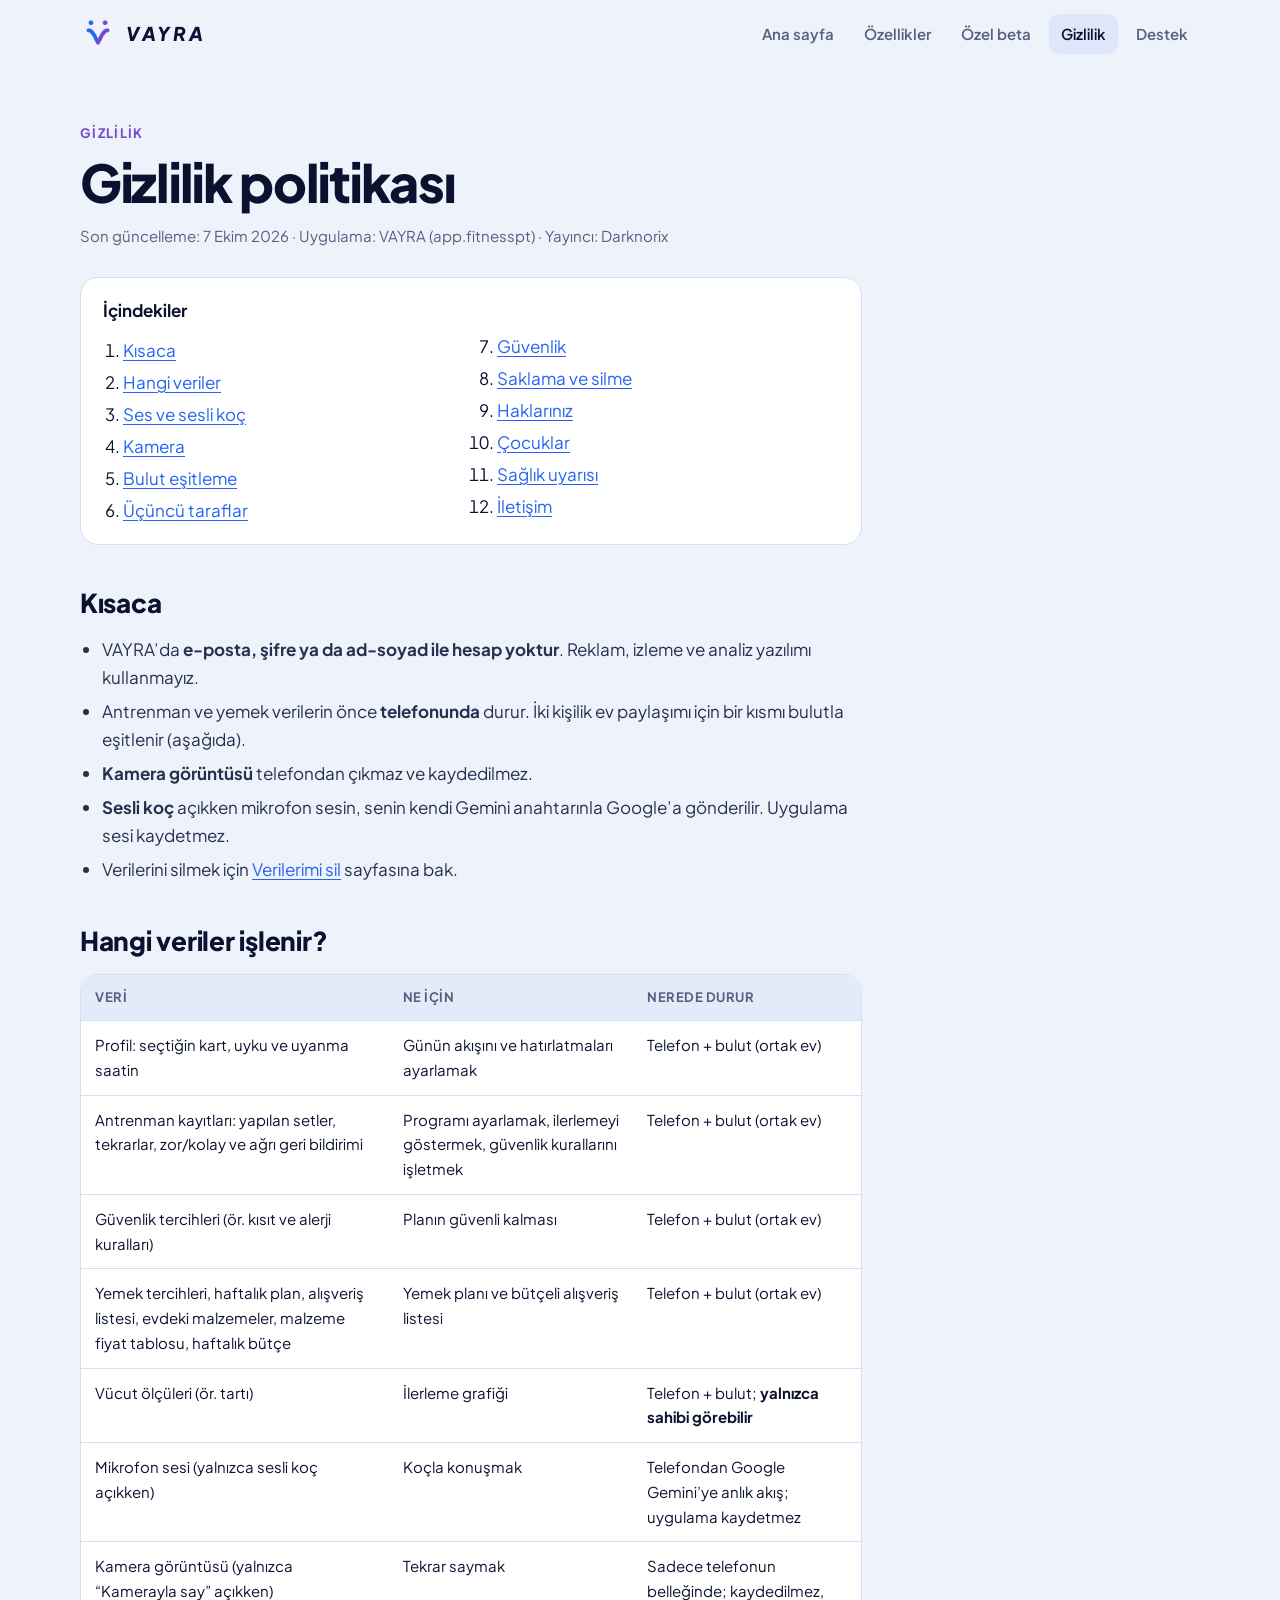
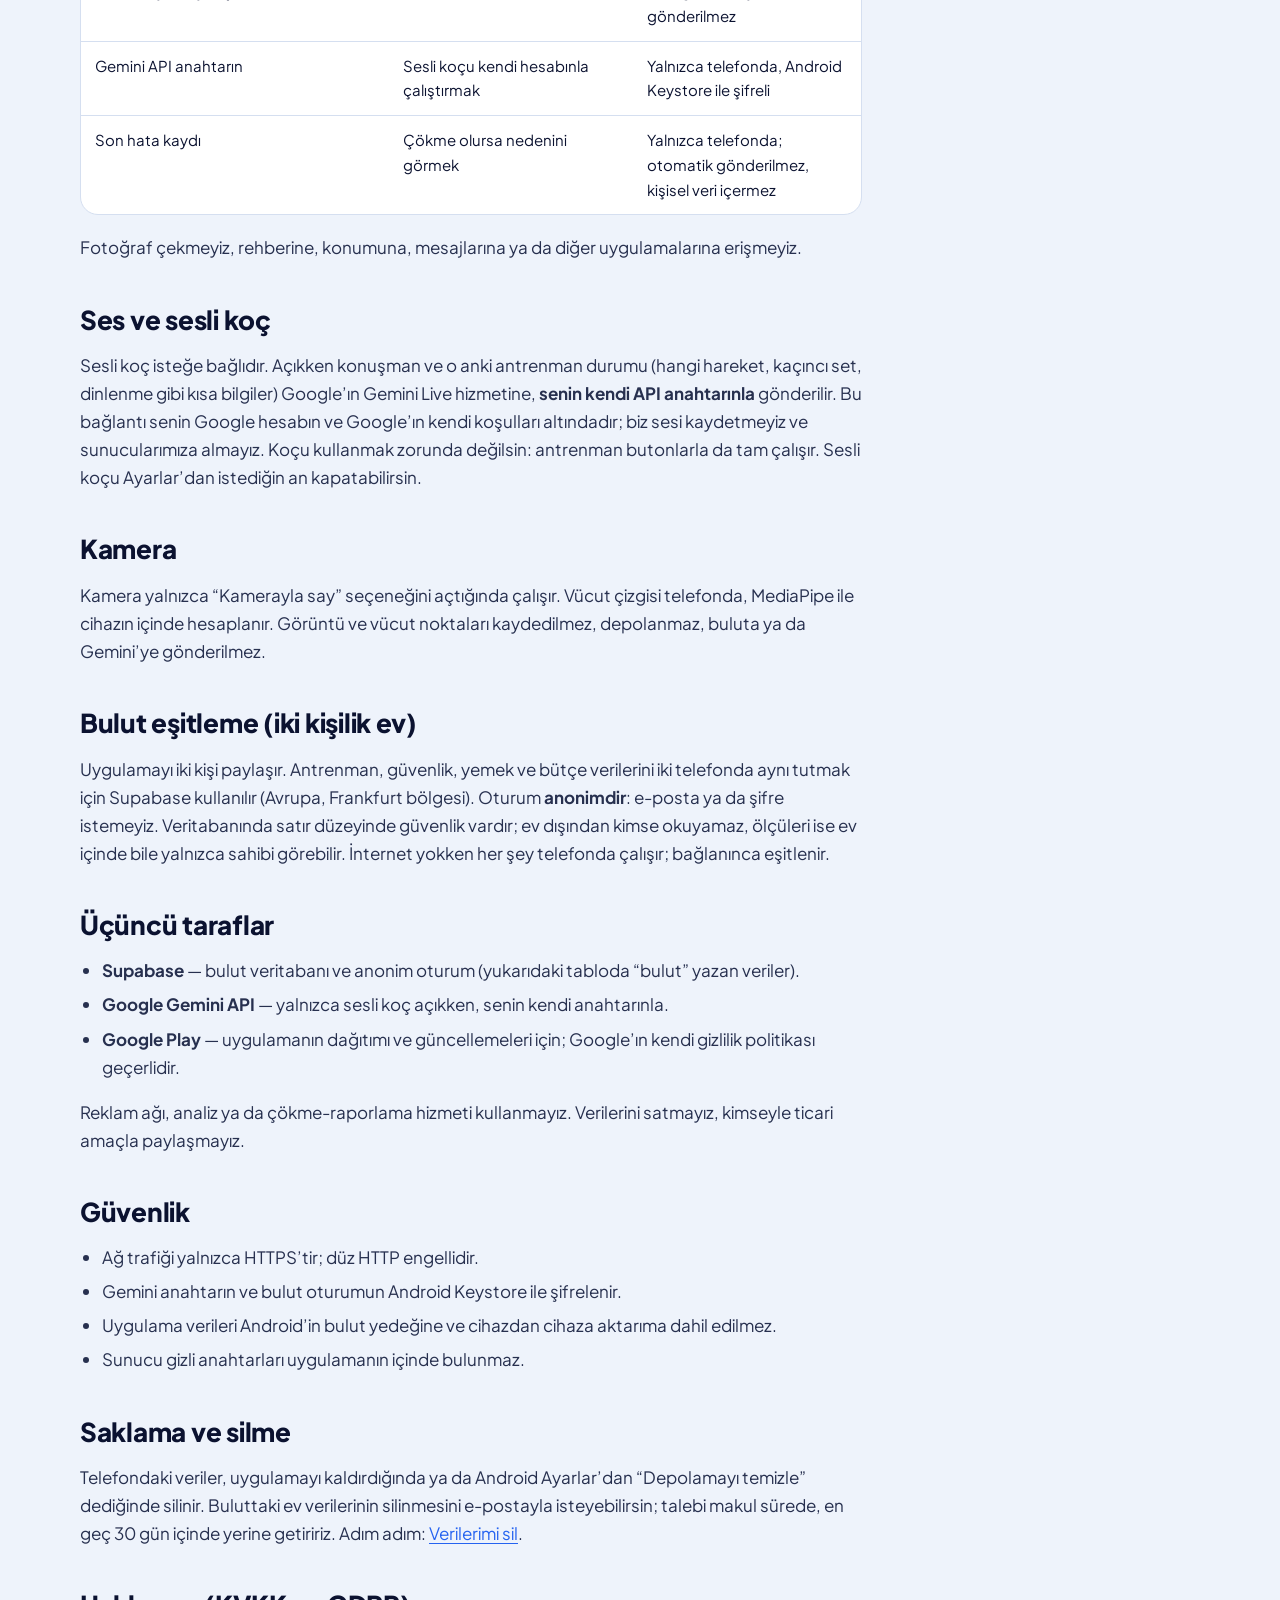
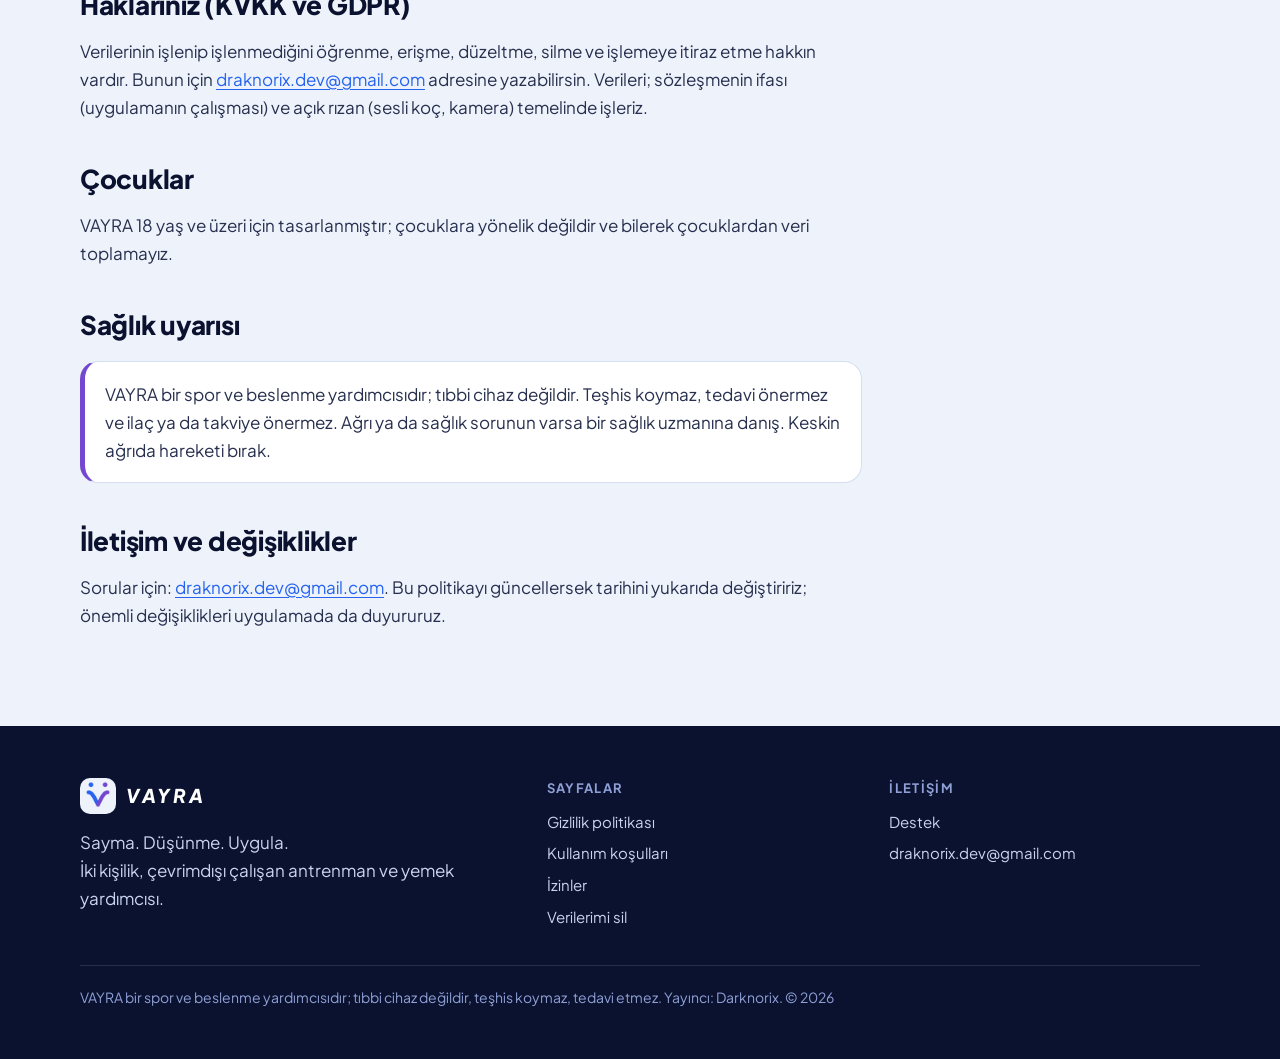
==== gizlilik/index.html @ 2fedd652 "VAYRA web sitesi: ana sayfa, gizlilik, izinler, destek, koşullar, verilerimi sil" ====
<!doctype html>
<html lang="tr">
<head>
<meta charset="utf-8">
<meta name="viewport" content="width=device-width, initial-scale=1">
<title>Gizlilik politikası — VAYRA</title>
<meta name="description" content="VAYRA hangi verileri işler, nerede saklar ve nasıl silebilirsin: hesap yok, reklam yok, kamera görüntüsü kaydedilmez.">
<meta name="theme-color" content="#EEF3FB">

<link rel="canonical" href="https://draknorixdev.github.io/VAYRA-WebSitesi/gizlilik/">
<link rel="icon" type="image/png" href="../favicon.png">
<link rel="apple-touch-icon" href="../apple-touch-icon.png">
<link rel="manifest" href="../site.webmanifest">
<meta property="og:type" content="website">
<meta property="og:locale" content="tr_TR">
<meta property="og:site_name" content="VAYRA">
<meta property="og:title" content="Gizlilik politikası — VAYRA">
<meta property="og:description" content="VAYRA hangi verileri işler, nerede saklar ve nasıl silebilirsin: hesap yok, reklam yok, kamera görüntüsü kaydedilmez.">
<meta property="og:url" content="https://draknorixdev.github.io/VAYRA-WebSitesi/gizlilik/">
<meta property="og:image" content="https://draknorixdev.github.io/VAYRA-WebSitesi/assets/meta/og-vayra.png">
<meta name="twitter:card" content="summary_large_image">
<link rel="preload" href="../assets/fonts/plus_jakarta_sans.ttf" as="font" type="font/ttf" crossorigin>
<link rel="stylesheet" href="../css/site.css">
</head>
<body>
<a class="skip" href="#icerik">İçeriğe geç</a>
<header class="site-header" data-header>
  <div class="wrap bar">
    <a class="brand" href="../" aria-label="VAYRA ana sayfa"><img src="../assets/brand/app-icon.png" width="36" height="36" alt=""><span class="wordmark">VAYRA</span></a>
    <button class="menu-btn" type="button" data-menu-button aria-expanded="false" aria-controls="nav" aria-label="Menüyü aç"><span></span></button>
    <nav class="nav" id="nav" data-nav aria-label="Ana menü"><a href="../">Ana sayfa</a><a href="../#ozellikler">Özellikler</a><a href="../#beta">Özel beta</a><a href="../gizlilik/" aria-current="page">Gizlilik</a><a href="../destek/">Destek</a></nav>
  </div>
</header>
<main id="icerik">

<div class="doc"><div class="wrap">
  <div class="doc-head">
    <span class="kicker">Gizlilik</span>
    <h1>Gizlilik politikası</h1>
    <p class="doc-meta">Son güncelleme: 7 Ekim 2026 · Uygulama: VAYRA (app.fitnesspt) · Yayıncı: Darknorix</p>
  </div>
  <nav class="toc" aria-label="İçindekiler"><strong>İçindekiler</strong><ol>
    <li><a href="#ozet">Kısaca</a></li><li><a href="#veriler">Hangi veriler</a></li><li><a href="#ses">Ses ve sesli koç</a></li><li><a href="#kamera">Kamera</a></li>
    <li><a href="#bulut">Bulut eşitleme</a></li><li><a href="#ucuncu">Üçüncü taraflar</a></li><li><a href="#guvenlik">Güvenlik</a></li><li><a href="#saklama">Saklama ve silme</a></li>
    <li><a href="#haklar">Haklarınız</a></li><li><a href="#cocuk">Çocuklar</a></li><li><a href="#saglik">Sağlık uyarısı</a></li><li><a href="#iletisim">İletişim</a></li></ol></nav>
  <div class="prose">
    <h2 id="ozet">Kısaca</h2>
    <ul>
      <li>VAYRA’da <strong>e-posta, şifre ya da ad-soyad ile hesap yoktur</strong>. Reklam, izleme ve analiz yazılımı kullanmayız.</li>
      <li>Antrenman ve yemek verilerin önce <strong>telefonunda</strong> durur. İki kişilik ev paylaşımı için bir kısmı bulutla eşitlenir (aşağıda).</li>
      <li><strong>Kamera görüntüsü</strong> telefondan çıkmaz ve kaydedilmez.</li>
      <li><strong>Sesli koç</strong> açıkken mikrofon sesin, senin kendi Gemini anahtarınla Google’a gönderilir. Uygulama sesi kaydetmez.</li>
      <li>Verilerini silmek için <a href="../verilerimi-sil/">Verilerimi sil</a> sayfasına bak.</li>
    </ul>

    <h2 id="veriler">Hangi veriler işlenir?</h2>
    <div class="table-wrap"><table>
      <thead><tr><th>Veri</th><th>Ne için</th><th>Nerede durur</th></tr></thead>
      <tbody>
        <tr><td>Profil: seçtiğin kart, uyku ve uyanma saatin</td><td>Günün akışını ve hatırlatmaları ayarlamak</td><td>Telefon + bulut (ortak ev)</td></tr>
        <tr><td>Antrenman kayıtları: yapılan setler, tekrarlar, zor/kolay ve ağrı geri bildirimi</td><td>Programı ayarlamak, ilerlemeyi göstermek, güvenlik kurallarını işletmek</td><td>Telefon + bulut (ortak ev)</td></tr>
        <tr><td>Güvenlik tercihleri (ör. kısıt ve alerji kuralları)</td><td>Planın güvenli kalması</td><td>Telefon + bulut (ortak ev)</td></tr>
        <tr><td>Yemek tercihleri, haftalık plan, alışveriş listesi, evdeki malzemeler, malzeme fiyat tablosu, haftalık bütçe</td><td>Yemek planı ve bütçeli alışveriş listesi</td><td>Telefon + bulut (ortak ev)</td></tr>
        <tr><td>Vücut ölçüleri (ör. tartı)</td><td>İlerleme grafiği</td><td>Telefon + bulut; <strong>yalnızca sahibi görebilir</strong></td></tr>
        <tr><td>Mikrofon sesi (yalnızca sesli koç açıkken)</td><td>Koçla konuşmak</td><td>Telefondan Google Gemini’ye anlık akış; uygulama kaydetmez</td></tr>
        <tr><td>Kamera görüntüsü (yalnızca “Kamerayla say” açıkken)</td><td>Tekrar saymak</td><td>Sadece telefonun belleğinde; kaydedilmez, gönderilmez</td></tr>
        <tr><td>Gemini API anahtarın</td><td>Sesli koçu kendi hesabınla çalıştırmak</td><td>Yalnızca telefonda, Android Keystore ile şifreli</td></tr>
        <tr><td>Son hata kaydı</td><td>Çökme olursa nedenini görmek</td><td>Yalnızca telefonda; otomatik gönderilmez, kişisel veri içermez</td></tr>
      </tbody>
    </table></div>
    <p>Fotoğraf çekmeyiz, rehberine, konumuna, mesajlarına ya da diğer uygulamalarına erişmeyiz.</p>

    <h2 id="ses">Ses ve sesli koç</h2>
    <p>Sesli koç isteğe bağlıdır. Açıkken konuşman ve o anki antrenman durumu (hangi hareket, kaçıncı set, dinlenme gibi kısa bilgiler) Google’ın Gemini Live hizmetine, <strong>senin kendi API anahtarınla</strong> gönderilir. Bu bağlantı senin Google hesabın ve Google’ın kendi koşulları altındadır; biz sesi kaydetmeyiz ve sunucularımıza almayız. Koçu kullanmak zorunda değilsin: antrenman butonlarla da tam çalışır. Sesli koçu Ayarlar’dan istediğin an kapatabilirsin.</p>

    <h2 id="kamera">Kamera</h2>
    <p>Kamera yalnızca “Kamerayla say” seçeneğini açtığında çalışır. Vücut çizgisi telefonda, MediaPipe ile cihazın içinde hesaplanır. Görüntü ve vücut noktaları kaydedilmez, depolanmaz, buluta ya da Gemini’ye gönderilmez.</p>

    <h2 id="bulut">Bulut eşitleme (iki kişilik ev)</h2>
    <p>Uygulamayı iki kişi paylaşır. Antrenman, güvenlik, yemek ve bütçe verilerini iki telefonda aynı tutmak için Supabase kullanılır (Avrupa, Frankfurt bölgesi). Oturum <strong>anonimdir</strong>: e-posta ya da şifre istemeyiz. Veritabanında satır düzeyinde güvenlik vardır; ev dışından kimse okuyamaz, ölçüleri ise ev içinde bile yalnızca sahibi görebilir. İnternet yokken her şey telefonda çalışır; bağlanınca eşitlenir.</p>

    <h2 id="ucuncu">Üçüncü taraflar</h2>
    <ul>
      <li><strong>Supabase</strong> — bulut veritabanı ve anonim oturum (yukarıdaki tabloda “bulut” yazan veriler).</li>
      <li><strong>Google Gemini API</strong> — yalnızca sesli koç açıkken, senin kendi anahtarınla.</li>
      <li><strong>Google Play</strong> — uygulamanın dağıtımı ve güncellemeleri için; Google’ın kendi gizlilik politikası geçerlidir.</li>
    </ul>
    <p>Reklam ağı, analiz ya da çökme-raporlama hizmeti kullanmayız. Verilerini satmayız, kimseyle ticari amaçla paylaşmayız.</p>

    <h2 id="guvenlik">Güvenlik</h2>
    <ul>
      <li>Ağ trafiği yalnızca HTTPS’tir; düz HTTP engellidir.</li>
      <li>Gemini anahtarın ve bulut oturumun Android Keystore ile şifrelenir.</li>
      <li>Uygulama verileri Android’in bulut yedeğine ve cihazdan cihaza aktarıma dahil edilmez.</li>
      <li>Sunucu gizli anahtarları uygulamanın içinde bulunmaz.</li>
    </ul>

    <h2 id="saklama">Saklama ve silme</h2>
    <p>Telefondaki veriler, uygulamayı kaldırdığında ya da Android Ayarlar’dan “Depolamayı temizle” dediğinde silinir. Buluttaki ev verilerinin silinmesini e-postayla isteyebilirsin; talebi makul sürede, en geç 30 gün içinde yerine getiririz. Adım adım: <a href="../verilerimi-sil/">Verilerimi sil</a>.</p>

    <h2 id="haklar">Haklarınız (KVKK ve GDPR)</h2>
    <p>Verilerinin işlenip işlenmediğini öğrenme, erişme, düzeltme, silme ve işlemeye itiraz etme hakkın vardır. Bunun için <a href="mailto:draknorix.dev@gmail.com">draknorix.dev@gmail.com</a> adresine yazabilirsin. Verileri; sözleşmenin ifası (uygulamanın çalışması) ve açık rızan (sesli koç, kamera) temelinde işleriz.</p>

    <h2 id="cocuk">Çocuklar</h2>
    <p>VAYRA 18 yaş ve üzeri için tasarlanmıştır; çocuklara yönelik değildir ve bilerek çocuklardan veri toplamayız.</p>

    <h2 id="saglik">Sağlık uyarısı</h2>
    <div class="callout warn"><p>VAYRA bir spor ve beslenme yardımcısıdır; tıbbi cihaz değildir. Teşhis koymaz, tedavi önermez ve ilaç ya da takviye önermez. Ağrı ya da sağlık sorunun varsa bir sağlık uzmanına danış. Keskin ağrıda hareketi bırak.</p></div>

    <h2 id="iletisim">İletişim ve değişiklikler</h2>
    <p>Sorular için: <a href="mailto:draknorix.dev@gmail.com">draknorix.dev@gmail.com</a>. Bu politikayı güncellersek tarihini yukarıda değiştiririz; önemli değişiklikleri uygulamada da duyururuz.</p>
  </div>
</div></div>

</main>
<footer class="site-footer">
  <div class="wrap">
    <div class="foot">
      <div>
        <div class="brand"><img src="../assets/brand/app-icon.png" width="36" height="36" alt="" style="border-radius:10px"><span class="wordmark">VAYRA</span></div>
        <p style="margin:14px 0 0;max-width:24em">Sayma. Düşünme. Uygula.<br>İki kişilik, çevrimdışı çalışan antrenman ve yemek yardımcısı.</p>
      </div>
      <div>
        <h4>Sayfalar</h4>
        <ul>
          <li><a href="../gizlilik/">Gizlilik politikası</a></li>
          <li><a href="../kullanim-kosullari/">Kullanım koşulları</a></li>
          <li><a href="../izinler/">İzinler</a></li>
          <li><a href="../verilerimi-sil/">Verilerimi sil</a></li>
        </ul>
      </div>
      <div>
        <h4>İletişim</h4>
        <ul>
          <li><a href="../destek/">Destek</a></li>
          <li><a href="mailto:draknorix.dev@gmail.com">draknorix.dev@gmail.com</a></li>
        </ul>
      </div>
    </div>
    <p class="small">VAYRA bir spor ve beslenme yardımcısıdır; tıbbi cihaz değildir, teşhis koymaz, tedavi etmez. Yayıncı: Darknorix. © 2026</p>
  </div>
</footer>
<script src="../js/site.js" defer></script>
</body>
</html>
---- css/site.css ----
@font-face{font-family:"Plus Jakarta Sans";src:url("../assets/fonts/plus_jakarta_sans.ttf") format("truetype");font-weight:200 800;font-style:normal;font-display:swap}
@font-face{font-family:"Plus Jakarta Sans";src:url("../assets/fonts/plus_jakarta_sans_italic.ttf") format("truetype");font-weight:200 800;font-style:italic;font-display:swap}

:root{
  --bg:#EEF3FB; --bg-2:#E3EBF8; --card:#FFFFFF; --navy:#0B1230; --slate:#55607F; --line:#D5DFF0;
  --blue:#2563F0; --violet:#7447D0; --blue-soft:#E4ECFE; --violet-soft:#EEE8FA;
  --grad:linear-gradient(100deg,var(--blue),var(--violet));
  --r-lg:28px; --r-md:18px; --r-sm:12px;
  --shadow:0 1px 2px rgba(11,18,48,.06),0 14px 40px -18px rgba(11,18,48,.28);
  --maxw:1120px;
}
*{box-sizing:border-box}
html{scroll-behavior:smooth;-webkit-text-size-adjust:100%}
body{margin:0;background:var(--bg);color:var(--navy);font:400 17px/1.65 "Plus Jakarta Sans",system-ui,-apple-system,"Segoe UI",Roboto,sans-serif;-webkit-font-smoothing:antialiased}
img{max-width:100%;height:auto;display:block}
a{color:var(--blue);text-underline-offset:3px}
a:hover{color:var(--violet)}
:focus-visible{outline:3px solid var(--blue);outline-offset:3px;border-radius:6px}
.wrap{width:min(var(--maxw),100% - 40px);margin-inline:auto}
.skip{position:absolute;left:-999px;top:8px;background:var(--navy);color:#fff;padding:10px 16px;border-radius:10px;z-index:100}
.skip:focus{left:8px}

/* header */
.site-header{position:sticky;top:0;z-index:50;background:rgba(238,243,251,.82);backdrop-filter:saturate(1.4) blur(14px);-webkit-backdrop-filter:saturate(1.4) blur(14px);border-bottom:1px solid transparent;transition:border-color .2s}
.site-header.is-scrolled{border-color:var(--line)}
.bar{display:flex;align-items:center;justify-content:space-between;height:68px;gap:16px}
.brand{display:flex;align-items:center;gap:10px;text-decoration:none;color:var(--navy)}
.brand img{width:36px;height:36px;border-radius:10px}
.wordmark{font-style:italic;font-weight:800;letter-spacing:.16em;font-size:19px}
.nav{display:flex;align-items:center;gap:6px}
.nav a{color:var(--slate);text-decoration:none;font-weight:600;font-size:15px;padding:8px 12px;border-radius:10px}
.nav a:hover,.nav a[aria-current="page"]{color:var(--navy);background:rgba(37,99,240,.08)}
.nav .cta{background:var(--navy);color:#fff;margin-left:6px}
.nav .cta:hover{background:var(--blue);color:#fff}
.menu-btn{display:none;width:44px;height:44px;border:0;background:transparent;border-radius:12px;cursor:pointer;color:var(--navy)}
.menu-btn span,.menu-btn span::before,.menu-btn span::after{display:block;width:22px;height:2.5px;background:currentColor;border-radius:2px;position:relative;margin:auto;transition:transform .2s,opacity .2s}
.menu-btn span::before,.menu-btn span::after{content:"";position:absolute;left:0}
.menu-btn span::before{top:-7px}.menu-btn span::after{top:7px}
.menu-btn[aria-expanded="true"] span{background:transparent}
.menu-btn[aria-expanded="true"] span::before{top:0;transform:rotate(45deg)}
.menu-btn[aria-expanded="true"] span::after{top:0;transform:rotate(-45deg)}
@media(max-width:820px){
  .menu-btn{display:block}
  .nav{position:absolute;left:0;right:0;top:68px;flex-direction:column;align-items:stretch;gap:2px;background:var(--bg);padding:10px 20px 18px;border-bottom:1px solid var(--line);display:none}
  .nav.is-open{display:flex}
  .nav a{padding:13px 12px;font-size:17px}
  .nav .cta{margin:6px 0 0;text-align:center}
}

/* hero */
.hero{padding:56px 0 72px;overflow:hidden}
.hero-grid{display:grid;grid-template-columns:1.05fr .95fr;gap:48px;align-items:center}
.eyebrow{display:inline-flex;align-items:center;gap:8px;font-weight:700;font-size:13px;letter-spacing:.08em;text-transform:uppercase;color:var(--slate)}
.eyebrow i{width:9px;height:9px;border-radius:50%;background:var(--blue);box-shadow:14px 0 0 var(--violet);margin-right:14px}
h1{font-size:clamp(40px,6.4vw,72px);line-height:1.04;letter-spacing:-.025em;font-weight:800;margin:16px 0 20px}
h1 em{font-style:italic;background:var(--grad);-webkit-background-clip:text;background-clip:text;color:transparent;padding-right:.06em}
.lead{font-size:clamp(18px,2.2vw,21px);color:var(--slate);max-width:34em;margin:0 0 28px}
.btns{display:flex;flex-wrap:wrap;gap:12px}
.btn{display:inline-flex;align-items:center;justify-content:center;min-height:50px;padding:0 24px;border-radius:15px;font-weight:700;font-size:16px;text-decoration:none;border:2px solid transparent;transition:transform .15s,background .15s,box-shadow .15s}
.btn.primary{background:var(--navy);color:#fff}
.btn.primary:hover{background:var(--blue);color:#fff;transform:translateY(-1px)}
.btn.ghost{border-color:var(--navy);color:var(--navy)}
.btn.ghost:hover{background:var(--navy);color:#fff}
.beta-note{margin-top:22px;display:flex;gap:12px;align-items:flex-start;padding:14px 16px;background:var(--card);border:1px solid var(--line);border-radius:var(--r-md);font-size:15px;color:var(--slate);max-width:34em}
.beta-note b{color:var(--navy)}
.pill{flex:none;font-size:12px;font-weight:800;letter-spacing:.08em;color:#fff;background:var(--grad);border-radius:999px;padding:4px 10px;margin-top:2px}

.phones{position:relative;height:560px}
.phone{position:absolute;width:min(270px,46%);border-radius:34px;background:var(--navy);padding:7px;box-shadow:0 30px 60px -24px rgba(11,18,48,.5)}
.phone img{border-radius:28px;width:100%;background:var(--bg)}
.phones .p1{left:2%;top:46px;transform:rotate(-4deg)}
.phones .p2{right:2%;top:0;transform:rotate(3deg)}
@media(max-width:900px){
  .hero{padding-top:32px}
  .hero-grid{grid-template-columns:1fr;gap:20px}
  .phones{height:480px;max-width:520px;margin-inline:auto;width:100%}
}
@media(max-width:480px){.phones{height:400px}.phone{border-radius:26px;padding:5px}.phone img{border-radius:22px}}

/* sections */
section{padding:72px 0}
.section-head{max-width:40em;margin-bottom:40px}
.kicker{font-weight:700;font-size:13px;letter-spacing:.1em;text-transform:uppercase;color:var(--violet)}
h2{font-size:clamp(30px,4.2vw,46px);line-height:1.1;letter-spacing:-.02em;font-weight:800;margin:10px 0 14px}
h3{font-size:20px;line-height:1.3;margin:0 0 8px;font-weight:700}
.muted{color:var(--slate)}
.band{background:var(--card);border-block:1px solid var(--line)}

.trio{display:grid;grid-template-columns:repeat(3,1fr);gap:20px}
.trio .t{padding:28px;border-radius:var(--r-lg);background:var(--bg);border:1px solid var(--line)}
.trio .word{font-style:italic;font-weight:800;font-size:34px;letter-spacing:-.01em;background:var(--grad);-webkit-background-clip:text;background-clip:text;color:transparent;display:inline-block;padding-right:.1em;margin-bottom:6px}
.trio p{margin:0;color:var(--slate)}

.features{display:grid;grid-template-columns:repeat(3,1fr);gap:20px}
.card{background:var(--card);border:1px solid var(--line);border-radius:var(--r-lg);padding:28px;box-shadow:var(--shadow)}
.card p{margin:0;color:var(--slate);font-size:16px}
.ico{width:46px;height:46px;border-radius:14px;display:grid;place-items:center;margin-bottom:18px;background:var(--blue-soft);color:var(--blue)}
.ico.v{background:var(--violet-soft);color:var(--violet)}
.ico svg{width:24px;height:24px;stroke:currentColor;fill:none;stroke-width:2;stroke-linecap:round;stroke-linejoin:round}

.shots{display:flex;gap:22px;overflow-x:auto;padding:6px max(20px,calc((100vw - var(--maxw))/2)) 28px;scroll-snap-type:x proximity;scrollbar-width:thin}
.shots figure{margin:0;flex:none;width:230px;scroll-snap-align:center}
.shots .phone-shot{border-radius:28px;background:var(--navy);padding:6px;box-shadow:var(--shadow)}
.shots .phone-shot img{border-radius:23px}
.shots figcaption{margin-top:12px;font-weight:600;font-size:15px;text-align:center}
.shots figcaption span{display:block;font-weight:400;color:var(--slate);font-size:14px}

.duo{display:grid;grid-template-columns:1fr 1fr;gap:20px}
.duo .who{border-radius:var(--r-lg);padding:30px;color:#fff}
.duo .who.a{background:linear-gradient(150deg,#2563F0,#1B47B8)}
.duo .who.b{background:linear-gradient(150deg,#7447D0,#5630A0)}
.duo .who p{margin:0;opacity:.92}
.duo h3{font-size:24px}
.shared{display:grid;grid-template-columns:1fr 1fr;gap:20px;margin-top:20px}
.shared .card h3{display:flex;align-items:center;gap:10px}
ul.tick{list-style:none;padding:0;margin:14px 0 0}
ul.tick li{position:relative;padding-left:28px;margin:8px 0;color:var(--slate);font-size:16px}
ul.tick li::before{content:"";position:absolute;left:2px;top:.55em;width:14px;height:8px;border-left:3px solid var(--blue);border-bottom:3px solid var(--blue);transform:rotate(-45deg) translateY(-3px)}

.steps{counter-reset:s;display:grid;grid-template-columns:repeat(4,1fr);gap:18px;padding:0;list-style:none}
.steps li{counter-increment:s;background:var(--card);border:1px solid var(--line);border-radius:var(--r-lg);padding:24px;position:relative}
.steps li::before{content:counter(s);display:grid;place-items:center;width:38px;height:38px;border-radius:12px;background:var(--grad);color:#fff;font-weight:800;margin-bottom:14px}
.steps p{margin:0;color:var(--slate);font-size:16px}

.notice{border-radius:var(--r-lg);padding:28px 30px;background:var(--navy);color:#fff}
.notice h3{color:#fff}
.notice p{margin:0;color:#C9D3F0}
.notice a{color:#fff}

@media(max-width:900px){
  section{padding:52px 0}
  .trio,.features,.steps{grid-template-columns:1fr}
  .steps{grid-template-columns:1fr 1fr}
  .duo,.shared{grid-template-columns:1fr}
}
@media(max-width:560px){.steps{grid-template-columns:1fr}}

/* document pages */
.doc{padding:48px 0 80px}
.doc-head{max-width:46em;margin-bottom:28px}
.doc-head h1{font-size:clamp(34px,5vw,52px);margin:10px 0 12px}
.doc-meta{color:var(--slate);font-size:15px}
.prose{max-width:46em}
.prose h2{font-size:26px;margin:44px 0 10px;letter-spacing:-.01em}
.prose h3{margin-top:26px}
.prose p,.prose li{color:#27304F}
.prose ul{padding-left:22px}
.prose li{margin:6px 0}
.callout{background:var(--card);border:1px solid var(--line);border-left:5px solid var(--blue);border-radius:var(--r-md);padding:18px 20px;margin:22px 0}
.callout.warn{border-left-color:var(--violet)}
.callout p{margin:0}
.table-wrap{overflow-x:auto;margin:18px 0;border:1px solid var(--line);border-radius:var(--r-md);background:var(--card)}
table{border-collapse:collapse;width:100%;min-width:620px;font-size:15px}
th,td{text-align:left;vertical-align:top;padding:12px 14px;border-bottom:1px solid var(--line)}
th{background:var(--bg-2);font-size:13px;letter-spacing:.04em;text-transform:uppercase;color:var(--slate)}
tr:last-child td{border-bottom:0}
.toc{background:var(--card);border:1px solid var(--line);border-radius:var(--r-md);padding:18px 22px;margin:0 0 8px;max-width:46em}
.toc ol{margin:8px 0 0;padding-left:20px;columns:2;column-gap:32px}
.toc li{margin:4px 0;break-inside:avoid}
@media(max-width:560px){.toc ol{columns:1}}
.mail-btn{margin-top:8px}
details{background:var(--card);border:1px solid var(--line);border-radius:var(--r-md);padding:4px 20px;margin:10px 0}
summary{cursor:pointer;font-weight:700;padding:14px 0;list-style:none;display:flex;justify-content:space-between;gap:12px}
summary::-webkit-details-marker{display:none}
summary::after{content:"+";font-size:22px;line-height:1;color:var(--blue)}
details[open] summary::after{content:"–"}
details p{margin:0 0 16px;color:var(--slate)}

/* footer */
.site-footer{background:var(--navy);color:#C9D3F0;padding:52px 0 36px;margin-top:0}
.foot{display:grid;grid-template-columns:1.4fr 1fr 1fr;gap:32px}
.site-footer .wordmark{color:#fff}
.site-footer a{color:#C9D3F0;text-decoration:none}
.site-footer a:hover{color:#fff;text-decoration:underline}
.site-footer h4{margin:0 0 10px;font-size:13px;letter-spacing:.1em;text-transform:uppercase;color:#8FA0D6}
.site-footer ul{list-style:none;margin:0;padding:0}
.site-footer li{margin:7px 0;font-size:15px}
.site-footer .small{font-size:14px;color:#8FA0D6;margin-top:28px;padding-top:20px;border-top:1px solid rgba(255,255,255,.12)}
@media(max-width:700px){.foot{grid-template-columns:1fr}}

/* motion */
.has-site-js [data-reveal]{opacity:0;transform:translateY(16px);transition:opacity .6s ease,transform .6s ease}
.has-site-js [data-reveal].is-visible{opacity:1;transform:none}
@media(prefers-reduced-motion:reduce){
  html{scroll-behavior:auto}
  *{transition:none!important;animation:none!important}
  .has-site-js [data-reveal]{opacity:1;transform:none}
}
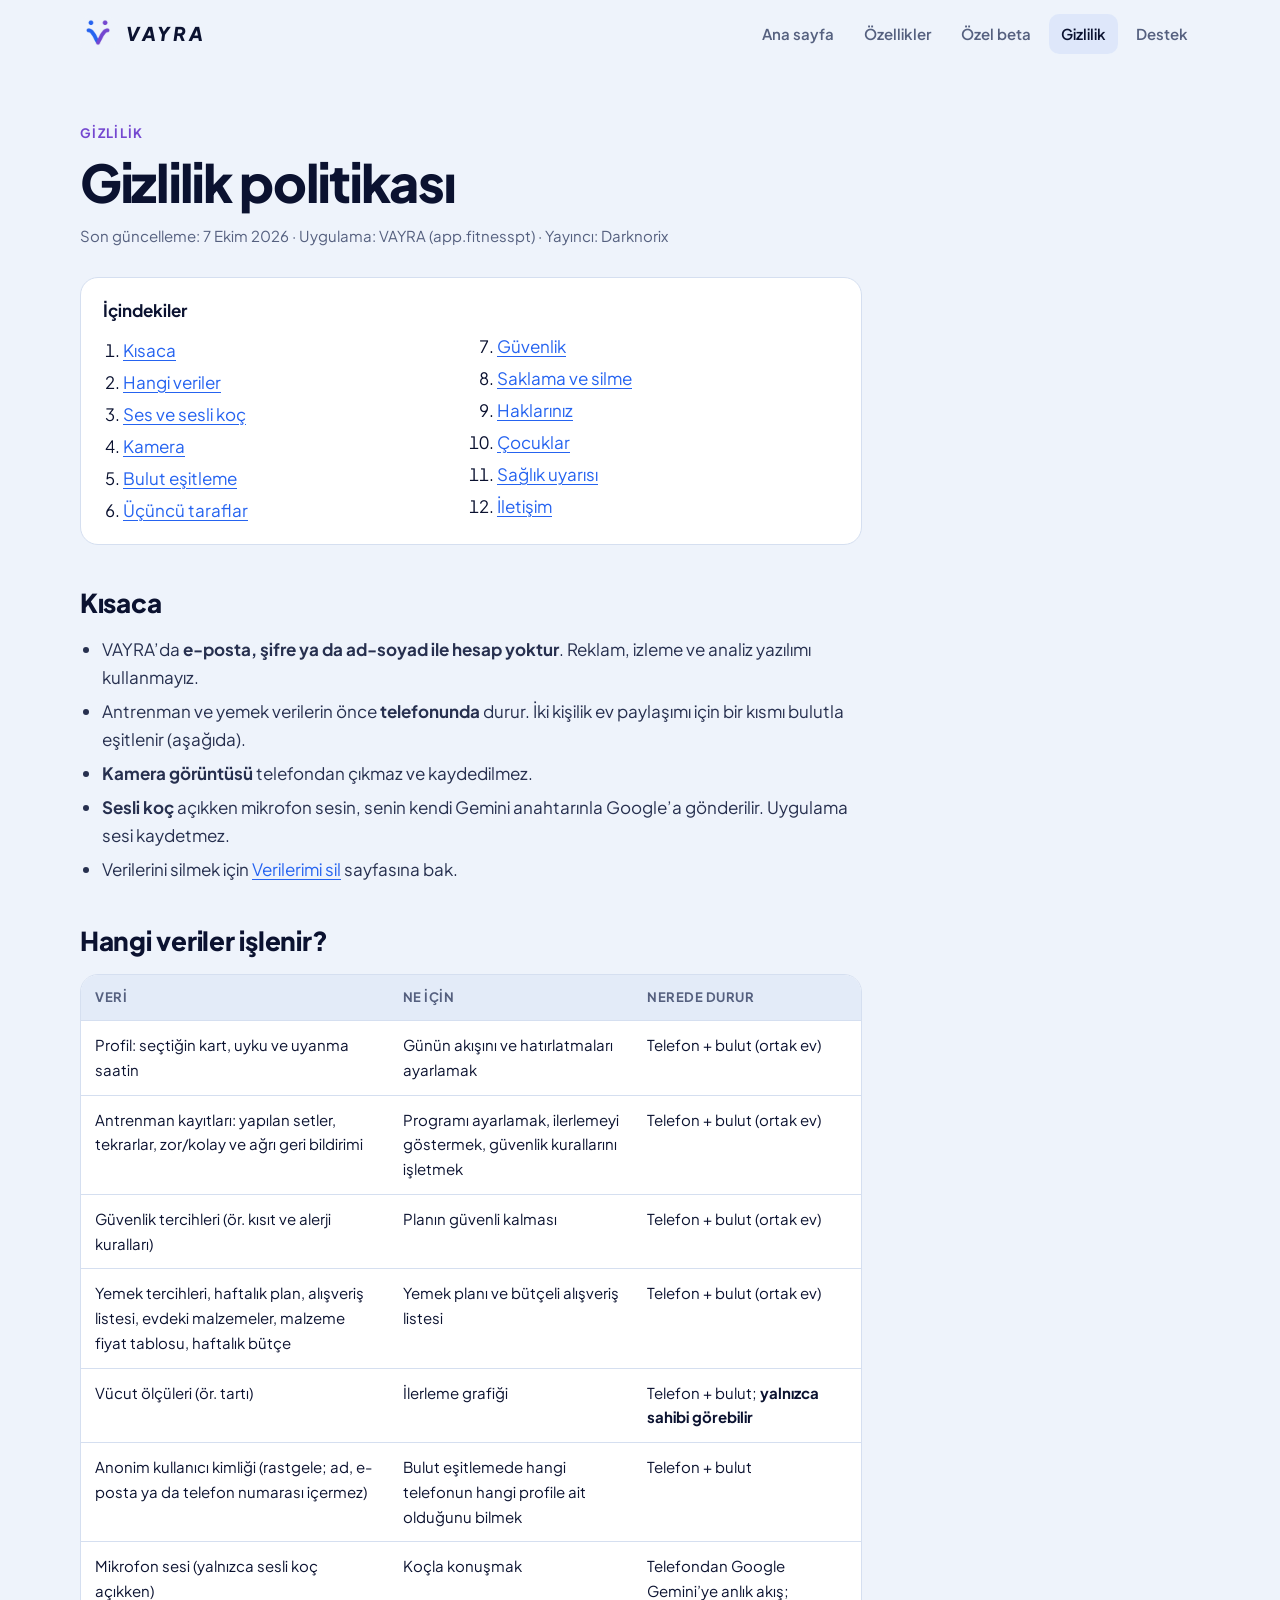
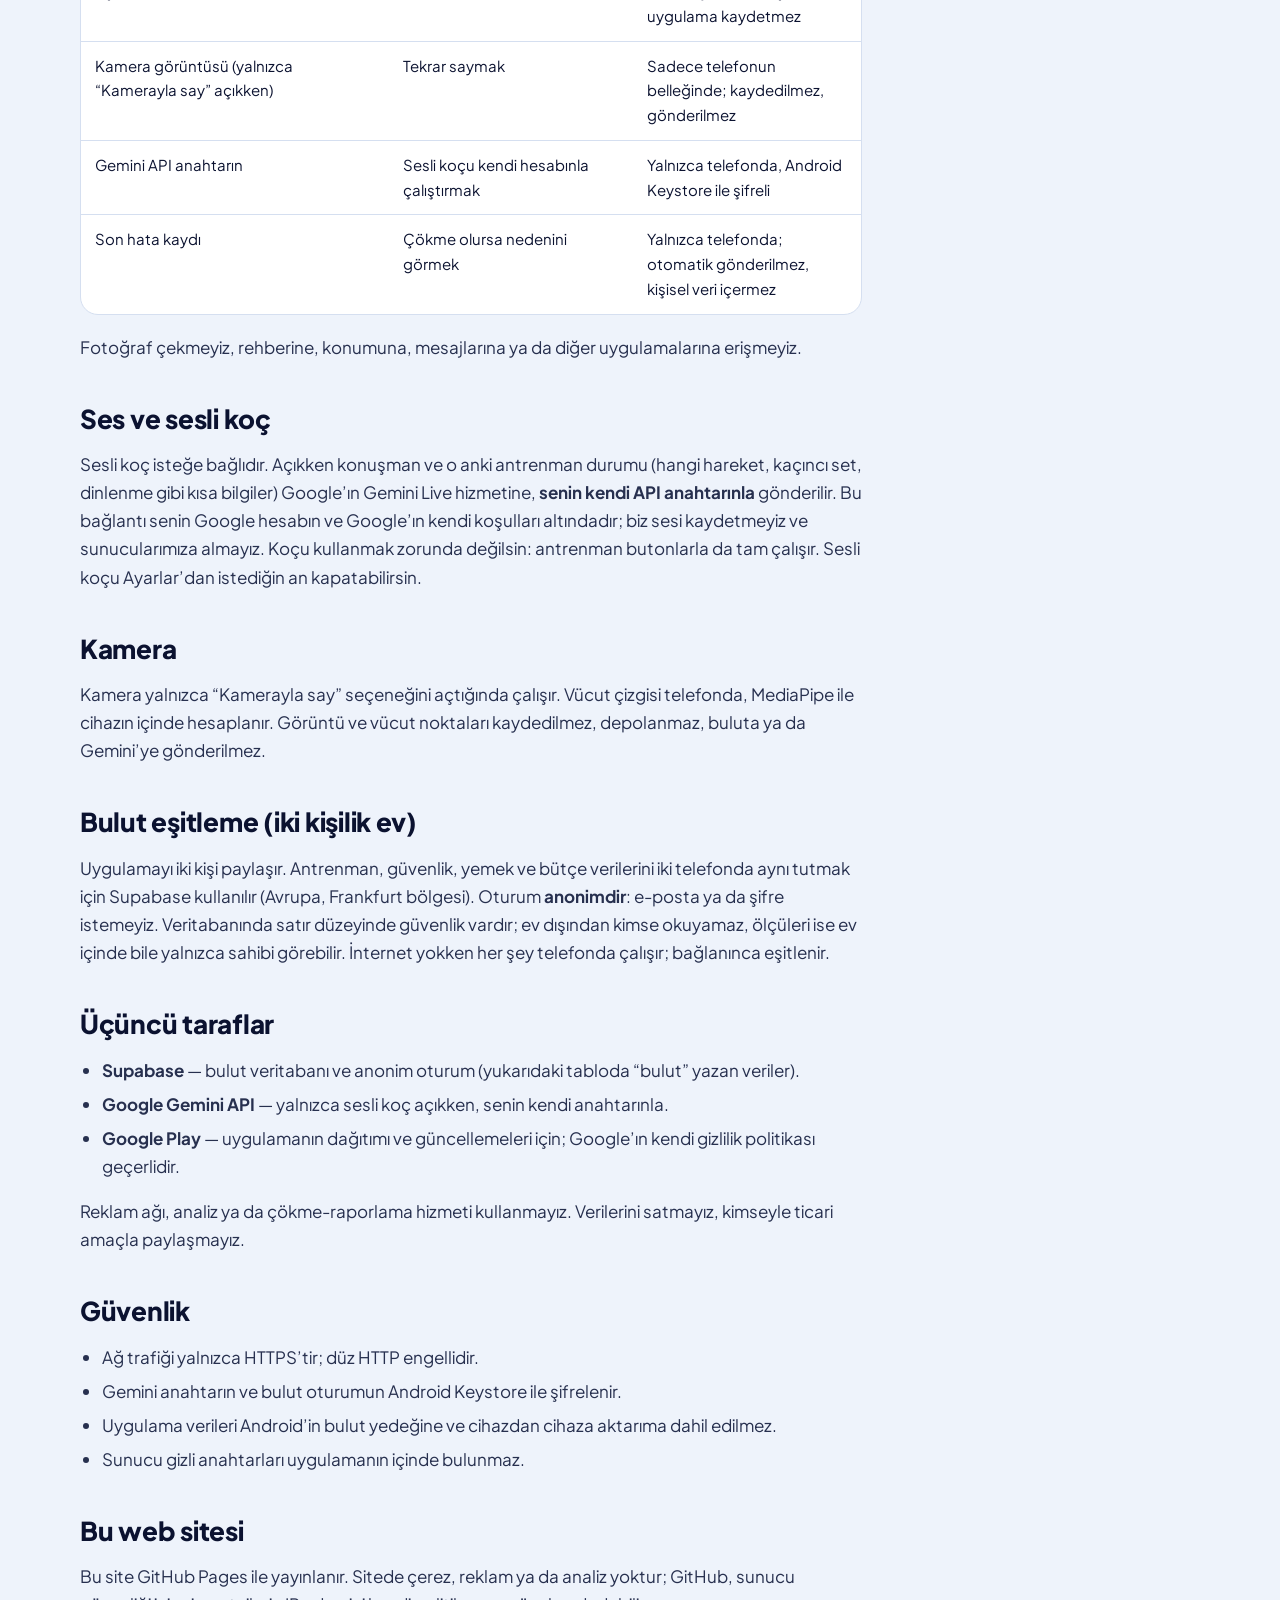
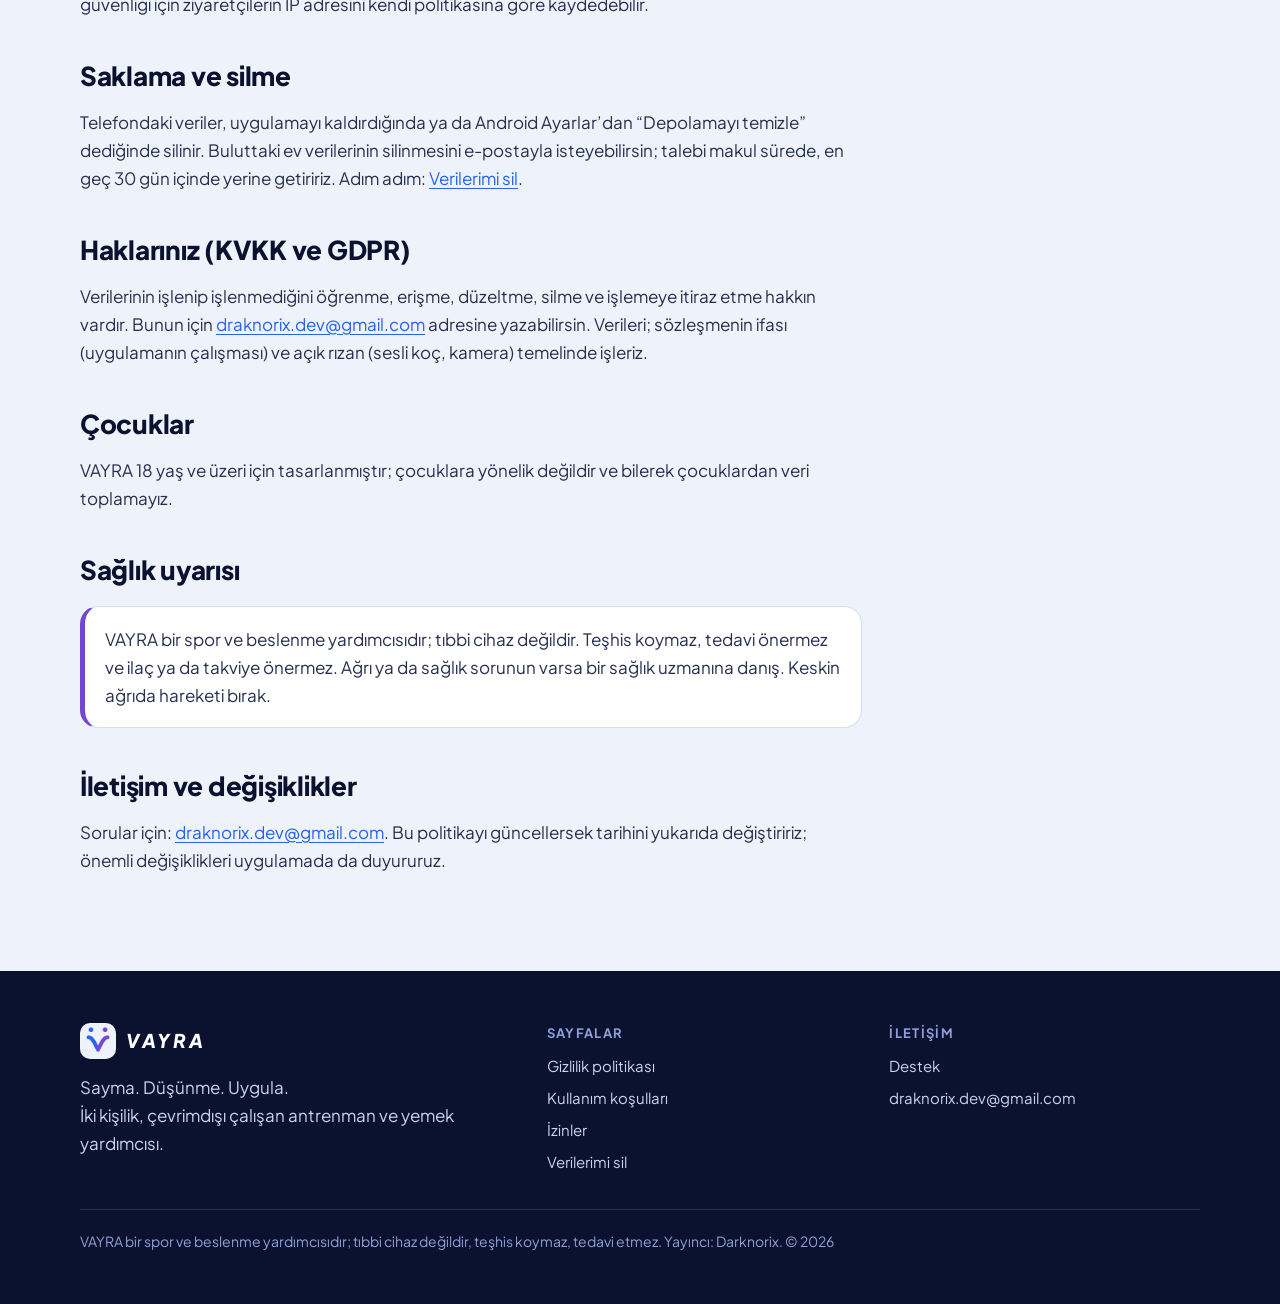
==== commit 93c34ea2: "Gizlilik: anonim kimlik satırı ve web sitesi bölümü" ====
--- a/gizlilik/index.html
+++ b/gizlilik/index.html
@@ -62,6 +62,7 @@
         <tr><td>Güvenlik tercihleri (ör. kısıt ve alerji kuralları)</td><td>Planın güvenli kalması</td><td>Telefon + bulut (ortak ev)</td></tr>
         <tr><td>Yemek tercihleri, haftalık plan, alışveriş listesi, evdeki malzemeler, malzeme fiyat tablosu, haftalık bütçe</td><td>Yemek planı ve bütçeli alışveriş listesi</td><td>Telefon + bulut (ortak ev)</td></tr>
         <tr><td>Vücut ölçüleri (ör. tartı)</td><td>İlerleme grafiği</td><td>Telefon + bulut; <strong>yalnızca sahibi görebilir</strong></td></tr>
+        <tr><td>Anonim kullanıcı kimliği (rastgele; ad, e-posta ya da telefon numarası içermez)</td><td>Bulut eşitlemede hangi telefonun hangi profile ait olduğunu bilmek</td><td>Telefon + bulut</td></tr>
         <tr><td>Mikrofon sesi (yalnızca sesli koç açıkken)</td><td>Koçla konuşmak</td><td>Telefondan Google Gemini’ye anlık akış; uygulama kaydetmez</td></tr>
         <tr><td>Kamera görüntüsü (yalnızca “Kamerayla say” açıkken)</td><td>Tekrar saymak</td><td>Sadece telefonun belleğinde; kaydedilmez, gönderilmez</td></tr>
         <tr><td>Gemini API anahtarın</td><td>Sesli koçu kendi hesabınla çalıştırmak</td><td>Yalnızca telefonda, Android Keystore ile şifreli</td></tr>
@@ -94,6 +95,9 @@
       <li>Uygulama verileri Android’in bulut yedeğine ve cihazdan cihaza aktarıma dahil edilmez.</li>
       <li>Sunucu gizli anahtarları uygulamanın içinde bulunmaz.</li>
     </ul>
+
+    <h2 id="site">Bu web sitesi</h2>
+    <p>Bu site GitHub Pages ile yayınlanır. Sitede çerez, reklam ya da analiz yoktur; GitHub, sunucu güvenliği için ziyaretçilerin IP adresini kendi politikasına göre kaydedebilir.</p>
 
     <h2 id="saklama">Saklama ve silme</h2>
     <p>Telefondaki veriler, uygulamayı kaldırdığında ya da Android Ayarlar’dan “Depolamayı temizle” dediğinde silinir. Buluttaki ev verilerinin silinmesini e-postayla isteyebilirsin; talebi makul sürede, en geç 30 gün içinde yerine getiririz. Adım adım: <a href="../verilerimi-sil/">Verilerimi sil</a>.</p>
